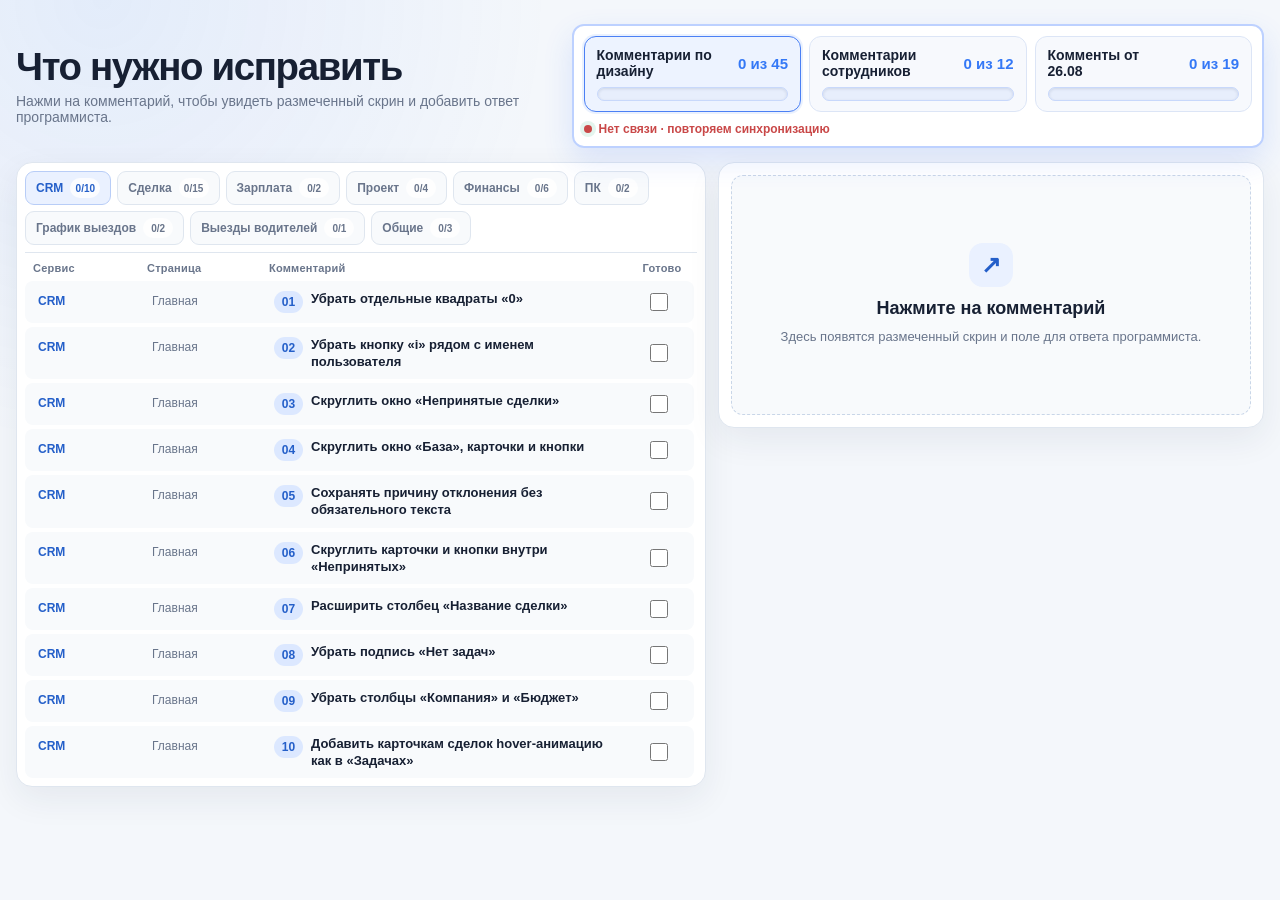
==== index.html @ b738c8ca "Replace August 26 tests with ERP feedback" ====
<!doctype html>
<html lang="ru">
<head>
  <meta charset="utf-8">
  <meta name="viewport" content="width=device-width, initial-scale=1">
  <meta name="description" content="Интерактивный список комментариев к дизайну CRM">
  <title>Комментарии к дизайну CRM</title>
  <style>
:root {
  color-scheme: light;
  --bg: #f4f7fb;
  --surface: #ffffff;
  --surface-soft: #f8fafc;
  --text: #172033;
  --muted: #69758b;
  --line: #dfe6ef;
  --blue: #3478f6;
  --blue-soft: #eaf1ff;
  --green: #12966f;
  --green-soft: #e8f8f2;
  --red: #e5484d;
  --shadow: 0 12px 34px rgba(24, 39, 75, 0.07);
  --radius-lg: 16px;
  --radius-md: 12px;
}

* {
  box-sizing: border-box;
}

html {
  background: var(--bg);
}

body {
  margin: 0;
  color: var(--text);
  background:
    radial-gradient(circle at 8% 0%, rgba(52, 120, 246, 0.09), transparent 28rem),
    var(--bg);
  font-family: Inter, ui-sans-serif, -apple-system, BlinkMacSystemFont, "Segoe UI", sans-serif;
}

button,
input,
textarea {
  font: inherit;
}

button {
  color: inherit;
}

.page-shell {
  width: min(1720px, calc(100% - 32px));
  margin: 0 auto;
  padding: 24px 0 28px;
}

.page-header {
  display: flex;
  align-items: center;
  justify-content: space-between;
  gap: 32px;
  margin-bottom: 14px;
}

h1,
h2,
p {
  margin-top: 0;
}

h1 {
  margin-bottom: 5px;
  font-size: clamp(27px, 3vw, 40px);
  line-height: 1.05;
  letter-spacing: -0.035em;
}

h2 {
  margin-bottom: 0;
  font-size: 18px;
  line-height: 1.3;
}

.subtitle {
  margin-bottom: 0;
  color: var(--muted);
  font-size: 14px;
}

.progress-card {
  width: min(840px, 62vw);
  min-width: 620px;
  padding: 10px;
  border: 2px solid #bdd1ff;
  border-radius: var(--radius-md);
  background: rgba(255, 255, 255, 0.96);
  box-shadow: 0 12px 30px rgba(47, 109, 246, 0.14);
  backdrop-filter: blur(12px);
}

.collection-tabs {
  display: grid;
  grid-template-columns: repeat(3, minmax(0, 1fr));
  gap: 8px;
}

.collection-tab {
  display: grid;
  gap: 8px;
  padding: 10px 12px;
  border: 1px solid #dce5f6;
  border-radius: 12px;
  background: #f7f9fd;
  cursor: pointer;
  text-align: left;
  transition: border-color 160ms ease, background 160ms ease, transform 160ms ease;
}

.collection-tab:hover {
  border-color: #9fbcfa;
  transform: translateY(-1px);
}

.collection-tab.is-active {
  border-color: #4b80f4;
  background: #edf3ff;
  box-shadow: 0 0 0 2px rgba(52, 120, 246, 0.1);
}

.collection-tab-row {
  display: flex;
  align-items: center;
  justify-content: space-between;
  gap: 14px;
}

.collection-tab-title {
  color: var(--text);
  font-size: 14px;
  font-weight: 800;
}

.collection-tab strong {
  white-space: nowrap;
  color: var(--blue);
  font-size: 15px;
}

.sync-status {
  display: flex;
  align-items: center;
  gap: 7px;
  margin-top: 10px;
  color: #16845b;
  font-size: 12px;
  font-weight: 750;
}

.sync-status::before {
  width: 8px;
  height: 8px;
  border-radius: 50%;
  background: currentColor;
  box-shadow: 0 0 0 4px rgba(35, 175, 116, 0.12);
  content: "";
}

.sync-status.is-saving {
  color: #b7790b;
}

.sync-status.is-offline {
  color: #c94848;
}

.progress-track {
  height: 14px;
  overflow: hidden;
  border: 1px solid #c8d8fb;
  border-radius: 999px;
  background: #e7eefc;
  box-shadow: inset 0 1px 3px rgba(24, 39, 75, 0.12);
}

.progress-track span {
  display: block;
  width: 0;
  height: 100%;
  border-radius: inherit;
  background: linear-gradient(90deg, #2463eb, #55a0ff);
  box-shadow: 0 0 10px rgba(47, 109, 246, 0.4);
  transition: width 180ms ease;
}

.issue-main:focus-visible,
.service-tab:focus-visible,
.collection-tab:focus-visible,
.close-button:focus-visible,
.image-button:focus-visible,
.programmer-comment-input:focus-visible,
.programmer-comment-save:focus-visible {
  outline: 3px solid rgba(52, 120, 246, 0.35);
  outline-offset: 2px;
}

.workspace {
  display: grid;
  grid-template-columns: minmax(690px, 0.98fr) minmax(0, 1.42fr);
  gap: 12px;
  align-items: start;
}

.issues-panel,
.preview-panel {
  border: 1px solid var(--line);
  border-radius: var(--radius-lg);
  background: var(--surface);
  box-shadow: var(--shadow);
}

.issues-panel {
  max-height: calc(100vh - 128px);
  padding: 8px;
  overflow: hidden;
}

.service-tabs {
  display: flex;
  flex-wrap: wrap;
  gap: 6px;
  margin: 0 0 8px;
  padding: 0 0 7px;
  border-bottom: 1px solid var(--line);
}

.service-tab {
  display: inline-flex;
  flex: 0 0 auto;
  align-items: center;
  gap: 7px;
  min-height: 32px;
  padding: 6px 10px;
  border: 1px solid var(--line);
  border-radius: 9px;
  cursor: pointer;
  color: var(--muted);
  background: var(--surface-soft);
  font-size: 12px;
  font-weight: 750;
  transition: border-color 160ms ease, color 160ms ease, background 160ms ease;
}

.service-tab:hover,
.service-tab.is-active {
  border-color: #b8cdf7;
  color: #245fc9;
  background: var(--blue-soft);
}

.service-tab-count {
  display: inline-flex;
  min-width: 30px;
  min-height: 20px;
  align-items: center;
  justify-content: center;
  padding: 1px 5px;
  border-radius: 999px;
  color: inherit;
  background: rgba(255, 255, 255, 0.82);
  font-size: 10px;
}

.issues-columns {
  display: grid;
  grid-template-columns: 108px 116px minmax(0, 1fr) 54px;
  gap: 6px;
  padding: 1px 8px 7px;
  color: var(--muted);
  font-size: 11px;
  font-weight: 700;
  letter-spacing: 0.02em;
}

.issues-columns span:last-child {
  text-align: center;
}

.issue-number {
  display: inline-flex;
  align-items: center;
  justify-content: center;
  border-radius: 999px;
  font-size: 12px;
  font-weight: 800;
}

.issues-list {
  display: grid;
  align-content: start;
  gap: 4px;
  max-height: calc(100vh - 230px);
  margin: 0;
  padding: 0 3px 0 0;
  overflow: auto;
  scrollbar-color: #cbd5e1 transparent;
  scrollbar-width: thin;
  list-style: none;
}

.issue-item {
  display: grid;
  grid-template-columns: 108px 116px minmax(0, 1fr) 54px;
  align-items: start;
  gap: 6px;
  min-height: 42px;
  padding: 4px 7px;
  border: 1px solid transparent;
  border-radius: 8px;
  background: var(--surface-soft);
  transition: border-color 160ms ease, background 160ms ease, opacity 160ms ease;
}

.issue-item:hover,
.issue-item.is-active {
  border-color: #b8cdf7;
  background: var(--blue-soft);
}

.issue-item.is-done {
  border-color: #8fd8c0;
  background: var(--green-soft);
}

.issue-checkbox {
  width: 18px;
  height: 18px;
  margin: 0;
  cursor: pointer;
  accent-color: var(--green);
  justify-self: center;
  align-self: center;
}

.issue-service,
.issue-page {
  overflow-wrap: anywhere;
  padding-left: 5px;
  padding-top: 8px;
  color: var(--muted);
  font-size: 12px;
  line-height: 1.25;
  white-space: normal;
}

.issue-service {
  color: #245fc9;
  font-weight: 750;
}

.issue-main {
  display: grid;
  grid-template-columns: auto minmax(0, 1fr);
  align-items: start;
  gap: 8px;
  width: 100%;
  padding: 4px 5px;
  border: 0;
  border-radius: 9px;
  cursor: pointer;
  text-align: left;
  background: transparent;
}

.issue-main .issue-number {
  min-width: 29px;
  min-height: 22px;
  color: #245fc9;
  background: #dce8ff;
  margin-top: 1px;
}

.issue-title {
  overflow-wrap: anywhere;
  font-size: 13px;
  font-weight: 650;
  line-height: 1.32;
  white-space: normal;
}

.issue-item.is-done .issue-title {
  color: #087352;
  text-decoration: line-through;
  text-decoration-thickness: 1.5px;
}

.issue-item.is-done .issue-service,
.issue-item.is-done .issue-page {
  color: #087352;
  text-decoration: line-through;
}

.issue-item.is-done .issue-number {
  color: #087352;
  background: #c9f0e2;
  text-decoration: line-through;
}

.preview-panel {
  padding: 12px;
}

.preview-empty {
  display: grid;
  min-height: 240px;
  place-items: center;
  padding: 32px;
  border: 1px dashed #c9d6e8;
  border-radius: var(--radius-md);
  color: var(--muted);
  background: var(--surface-soft);
  text-align: center;
}

.preview-empty-mark {
  display: inline-flex;
  width: 44px;
  height: 44px;
  align-items: center;
  justify-content: center;
  margin-bottom: 10px;
  border-radius: 14px;
  color: #245fc9;
  background: var(--blue-soft);
  font-size: 24px;
  font-weight: 800;
}

.preview-empty h2 {
  color: var(--text);
}

.preview-empty p {
  max-width: 430px;
  margin: 7px 0 0;
  font-size: 13px;
  line-height: 1.45;
}

.preview-heading {
  display: flex;
  align-items: center;
  justify-content: space-between;
  gap: 16px;
  flex: 0 0 auto;
  min-height: 30px;
}

.preview-heading > div {
  display: flex;
  align-items: flex-start;
  gap: 10px;
}

.preview-copy {
  min-width: 0;
}

.preview-meta {
  display: block;
  margin: -1px 0 2px;
  color: var(--muted);
  font-size: 11px;
  font-weight: 750;
}

.preview-note {
  display: inline-block;
  margin: 6px 0 0;
  padding: 5px 8px;
  border-radius: 8px;
  color: #8a5300;
  background: #fff4cf;
  font-size: 12px;
  font-weight: 700;
}

.preview-heading .issue-number {
  min-width: 34px;
  min-height: 24px;
  color: #245fc9;
  background: var(--blue-soft);
}

.image-button {
  position: relative;
  display: flex;
  width: 100%;
  align-items: flex-start;
  justify-content: flex-start;
  margin-top: 10px;
  padding: 0;
  overflow: hidden;
  border: 1px solid var(--line);
  border-radius: var(--radius-md);
  cursor: zoom-in;
  background: var(--surface-soft);
}

.image-button img {
  display: block;
  width: 100%;
  height: auto;
  max-height: calc(100vh - 180px);
  object-fit: contain;
}

.image-button.is-placeholder {
  min-height: 260px;
  align-items: center;
  justify-content: center;
  cursor: default;
  background: linear-gradient(145deg, #f7f9fd, #edf3ff);
}

.image-button.is-placeholder::before {
  content: "Комментарий без скриншота";
  color: var(--text);
  font-size: 22px;
  font-weight: 800;
}

.image-button.is-placeholder::after {
  content: "Скриншот не приложен";
  position: absolute;
  top: calc(50% + 24px);
  color: var(--muted);
  font-size: 13px;
  font-weight: 650;
}

.image-button.is-placeholder img,
.image-button.is-placeholder .zoom-hint {
  display: none;
}

.zoom-hint {
  position: absolute;
  right: 12px;
  bottom: 12px;
  padding: 7px 10px;
  border-radius: 999px;
  color: #fff;
  background: rgba(23, 32, 51, 0.78);
  font-size: 12px;
  font-weight: 700;
  opacity: 0;
  transform: translateY(4px);
  transition: opacity 160ms ease, transform 160ms ease;
}

.image-button:hover .zoom-hint,
.image-button:focus-visible .zoom-hint {
  opacity: 1;
  transform: translateY(0);
}

.programmer-comment {
  margin-top: 10px;
  padding: 12px;
  border: 1px solid #cbdaf8;
  border-radius: var(--radius-md);
  background: #f6f9ff;
}

.programmer-comment-heading,
.programmer-comment-footer {
  display: flex;
  align-items: center;
  justify-content: space-between;
  gap: 12px;
}

.programmer-comment-heading strong {
  font-size: 14px;
}

.programmer-comment-caption,
.programmer-comment-status {
  color: var(--muted);
  font-size: 11px;
  font-weight: 700;
}

.programmer-comment-status.is-saving {
  color: #a66b00;
}

.programmer-comment-status.is-saved {
  color: #087352;
}

.programmer-comment-status.is-error {
  color: #c94848;
}

.programmer-comment-input {
  display: block;
  width: 100%;
  min-height: 86px;
  margin: 9px 0;
  padding: 10px 12px;
  resize: vertical;
  border: 1px solid #cbd5e1;
  border-radius: 10px;
  color: var(--text);
  background: var(--surface);
  line-height: 1.45;
}

.programmer-comment-input::placeholder {
  color: #98a3b6;
}

.programmer-comment-save {
  min-height: 34px;
  padding: 7px 14px;
  border: 0;
  border-radius: 9px;
  cursor: pointer;
  color: #fff;
  background: var(--blue);
  font-size: 12px;
  font-weight: 800;
  box-shadow: 0 6px 16px rgba(52, 120, 246, 0.2);
}

.programmer-comment-save:disabled {
  cursor: wait;
  opacity: 0.62;
}

.empty-state {
  padding: 32px 10px;
  color: var(--muted);
  text-align: center;
}

.image-dialog {
  width: min(94vw, 1440px);
  max-height: 92vh;
  padding: 14px;
  border: 0;
  border-radius: 18px;
  color: var(--text);
  background: var(--surface);
  box-shadow: 0 30px 90px rgba(11, 21, 40, 0.35);
}

.image-dialog::backdrop {
  background: rgba(10, 18, 31, 0.78);
  backdrop-filter: blur(5px);
}

.dialog-toolbar {
  display: flex;
  align-items: center;
  justify-content: space-between;
  gap: 20px;
  padding: 2px 4px 12px;
}

.close-button {
  width: 38px;
  height: 38px;
  border: 0;
  border-radius: 10px;
  cursor: pointer;
  color: var(--text);
  background: var(--surface-soft);
  font-size: 26px;
  line-height: 1;
}

.image-dialog img {
  display: block;
  max-width: 100%;
  max-height: calc(92vh - 78px);
  margin: 0 auto;
}

.sr-only {
  position: absolute;
  width: 1px;
  height: 1px;
  padding: 0;
  margin: -1px;
  overflow: hidden;
  clip: rect(0, 0, 0, 0);
  white-space: nowrap;
  border: 0;
}

[hidden] {
  display: none !important;
}

@media (max-width: 1050px) {
  .page-header {
    align-items: stretch;
    flex-direction: column;
  }

  .progress-card {
    width: 100%;
    min-width: 0;
  }

  .workspace {
    grid-template-columns: 1fr;
  }

  .issues-panel {
    max-height: none;
  }

  .issues-list {
    max-height: 45vh;
  }

  .preview-panel {
    min-height: 0;
  }

  .preview-empty {
    min-height: 180px;
  }
}

@media (max-width: 640px) {
  .page-shell {
    width: min(100% - 24px, 1440px);
    padding-top: 24px;
  }

  .issues-columns,
  .issue-item {
    grid-template-columns: 72px 82px minmax(0, 1fr) 40px;
  }

  .preview-heading {
    align-items: flex-start;
  }

  .preview-heading > div {
    align-items: flex-start;
  }

  .collection-tabs {
    grid-template-columns: 1fr;
  }

  .programmer-comment-heading,
  .programmer-comment-footer {
    align-items: flex-start;
    flex-direction: column;
  }

}

@media (prefers-reduced-motion: reduce) {
  *,
  *::before,
  *::after {
    scroll-behavior: auto !important;
    transition-duration: 0.01ms !important;
  }
}

</style>
</head>
<body>
  <main class="page-shell">
    <header class="page-header">
      <div>
        <h1>Что нужно исправить</h1>
        <p class="subtitle">Нажми на комментарий, чтобы увидеть размеченный скрин и добавить ответ программиста.</p>
      </div>

      <section class="progress-card" aria-label="Разделы комментариев и прогресс">
        <nav id="collection-tabs" class="collection-tabs" aria-label="Разделы комментариев">
          <button type="button" class="collection-tab is-active" data-collection="design" aria-pressed="true">
            <span class="collection-tab-row">
              <span class="collection-tab-title">Комментарии по дизайну</span>
              <strong id="design-progress-count">0 из 45</strong>
            </span>
            <span id="design-progress-track" class="progress-track" role="progressbar" aria-valuemin="0" aria-valuemax="45" aria-valuenow="0" aria-label="Прогресс комментариев по дизайну">
              <span id="design-progress-bar"></span>
            </span>
          </button>
          <button type="button" class="collection-tab" data-collection="employees" aria-pressed="false">
            <span class="collection-tab-row">
              <span class="collection-tab-title">Комментарии сотрудников</span>
              <strong id="employee-progress-count">0 из 12</strong>
            </span>
            <span id="employee-progress-track" class="progress-track" role="progressbar" aria-valuemin="0" aria-valuemax="12" aria-valuenow="0" aria-label="Прогресс комментариев сотрудников">
              <span id="employee-progress-bar"></span>
            </span>
          </button>
          <button type="button" class="collection-tab" data-collection="august26" aria-pressed="false">
            <span class="collection-tab-row">
              <span class="collection-tab-title">Комменты от 26.08</span>
              <strong id="august26-progress-count">0 из 12</strong>
            </span>
            <span id="august26-progress-track" class="progress-track" role="progressbar" aria-valuemin="0" aria-valuemax="12" aria-valuenow="0" aria-label="Прогресс комментариев от 26.08">
              <span id="august26-progress-bar"></span>
            </span>
          </button>
        </nav>
        <div id="sync-status" class="sync-status is-saving" role="status" aria-live="polite">Подключаем общие галочки…</div>
      </section>
    </header>

    <div class="workspace">
      <section class="issues-panel" aria-label="Комментарии">
        <nav id="service-tabs" class="service-tabs" aria-label="Сервисы"></nav>
        <div class="issues-columns" aria-hidden="true">
          <span>Сервис</span>
          <span>Страница</span>
          <span>Комментарий</span>
          <span>Готово</span>
        </div>
        <ol id="issues-list" class="issues-list"></ol>
        <p id="empty-state" class="empty-state" hidden>Ничего не найдено.</p>
      </section>

      <section id="preview-panel" class="preview-panel" aria-live="polite">
        <div id="preview-empty" class="preview-empty">
          <div>
            <span class="preview-empty-mark" aria-hidden="true">↗</span>
            <h2>Нажмите на комментарий</h2>
            <p>Здесь появятся размеченный скрин и поле для ответа программиста.</p>
          </div>
        </div>

        <div id="preview-content" hidden>
        <div class="preview-heading">
          <div>
            <span id="preview-number" class="issue-number">01</span>
            <div class="preview-copy">
              <span id="preview-meta" class="preview-meta">CRM · Главная</span>
              <h2 id="preview-title">Убрать отдельные квадраты «0»</h2>
              <p id="preview-note" class="preview-note" hidden></p>
            </div>
          </div>
        </div>

        <button id="preview-image-button" class="image-button" type="button" aria-label="Открыть скриншот крупно">
          <img id="preview-image" src="[data-uri]" alt="Красными рамками отмечены отдельные квадратные счётчики со значением ноль">
          <span class="zoom-hint">Нажми, чтобы увеличить</span>
        </button>

        <section class="programmer-comment" aria-labelledby="programmer-comment-title">
          <div class="programmer-comment-heading">
            <strong id="programmer-comment-title">Комментарий программиста</strong>
            <span class="programmer-comment-caption">Виден всем участникам</span>
          </div>
          <textarea
            id="programmer-comment-input"
            class="programmer-comment-input"
            rows="4"
            maxlength="2000"
            placeholder="Напишите ответ, уточнение или статус по этому пункту"
          ></textarea>
          <div class="programmer-comment-footer">
            <span id="programmer-comment-status" class="programmer-comment-status" role="status" aria-live="polite">
              Комментарий пока не добавлен
            </span>
            <button id="programmer-comment-save" class="programmer-comment-save" type="button">
              Сохранить комментарий
            </button>
          </div>
        </section>
        </div>
      </section>
    </div>
  </main>

  <dialog id="image-dialog" class="image-dialog">
    <div class="dialog-toolbar">
      <strong id="dialog-title">Скриншот</strong>
      <button id="dialog-close" type="button" class="close-button" aria-label="Закрыть">×</button>
    </div>
    <img id="dialog-image" alt="">
  </dialog>

  <script>
const issues = [
  {
    id: "remove-zero-badges",
    number: "01",
    service: "CRM",
    page: "Главная",
    title: "Убрать отдельные квадраты «0»",
    image: "[data-uri]",
    alt: "Красными рамками отмечены отдельные квадратные счётчики со значением ноль",
  },
  {
    id: "remove-info-button",
    number: "02",
    service: "CRM",
    page: "Главная",
    title: "Убрать кнопку «i» рядом с именем пользователя",
    image: "[data-uri]",
    alt: "Красной рамкой и стрелкой отмечена кнопка i рядом с именем пользователя",
  },
  {
    id: "round-unaccepted-modal",
    number: "03",
    service: "CRM",
    page: "Главная",
    title: "Скруглить окно «Непринятые сделки»",
    image: "[data-uri]",
    alt: "Красной рамкой отмечена внешняя граница окна Непринятые сделки",
  },
  {
    id: "round-base-ui",
    number: "04",
    service: "CRM",
    page: "Главная",
    title: "Скруглить окно «База», карточки и кнопки",
    image: "[data-uri]",
    alt: "Красными рамками и стрелками отмечены окно База, карточка и кнопки",
  },
  {
    id: "rejection-reason",
    number: "05",
    service: "CRM",
    page: "Главная",
    title: "Сохранять причину отклонения без обязательного текста",
    image: "[data-uri]",
    alt: "Отмечена форма сохранения причины отклонения",
  },
  {
    id: "round-unaccepted-items",
    number: "06",
    service: "CRM",
    page: "Главная",
    title: "Скруглить карточки и кнопки внутри «Непринятых»",
    image: "[data-uri]",
    alt: "Отмечены карточки и кнопки внутри окна Непринятые сделки",
  },
  {
    id: "widen-deal-name",
    number: "07",
    service: "CRM",
    page: "Главная",
    title: "Расширить столбец «Название сделки»",
    image: "[data-uri]",
    alt: "Отмечен столбец Название сделки",
  },
  {
    id: "remove-no-tasks",
    number: "08",
    service: "CRM",
    page: "Главная",
    title: "Убрать подпись «Нет задач»",
    image: "[data-uri]",
    alt: "Отмечены подписи Нет задач",
  },
  {
    id: "remove-company-budget",
    number: "09",
    service: "CRM",
    page: "Главная",
    title: "Убрать столбцы «Компания» и «Бюджет»",
    image: "[data-uri]",
    alt: "Отмечены столбцы Компания и Бюджет",
  },
  {
    id: "deal-card-hover",
    number: "10",
    service: "CRM",
    page: "Главная",
    title: "Добавить карточкам сделок hover-анимацию как в «Задачах»",
    image: "[data-uri]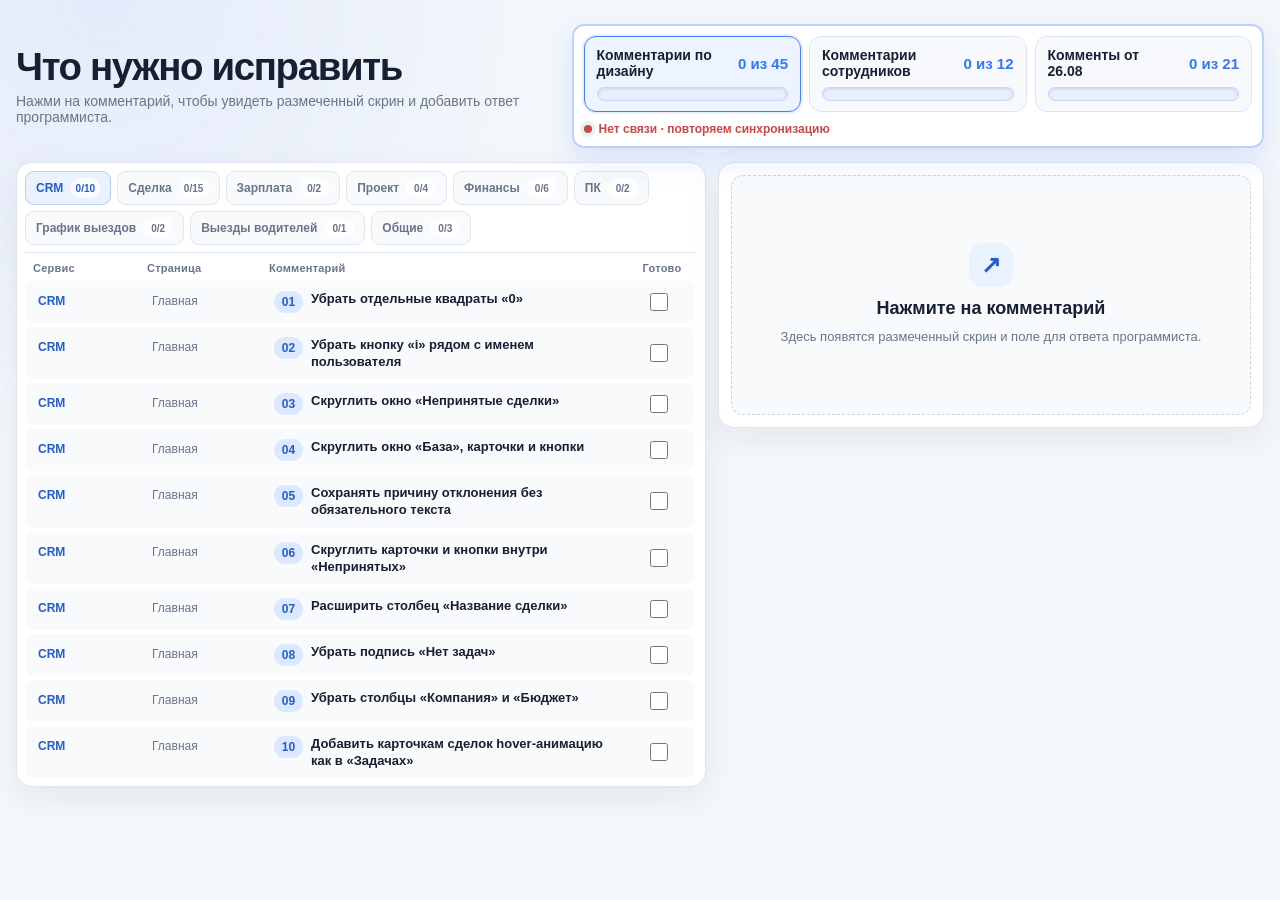
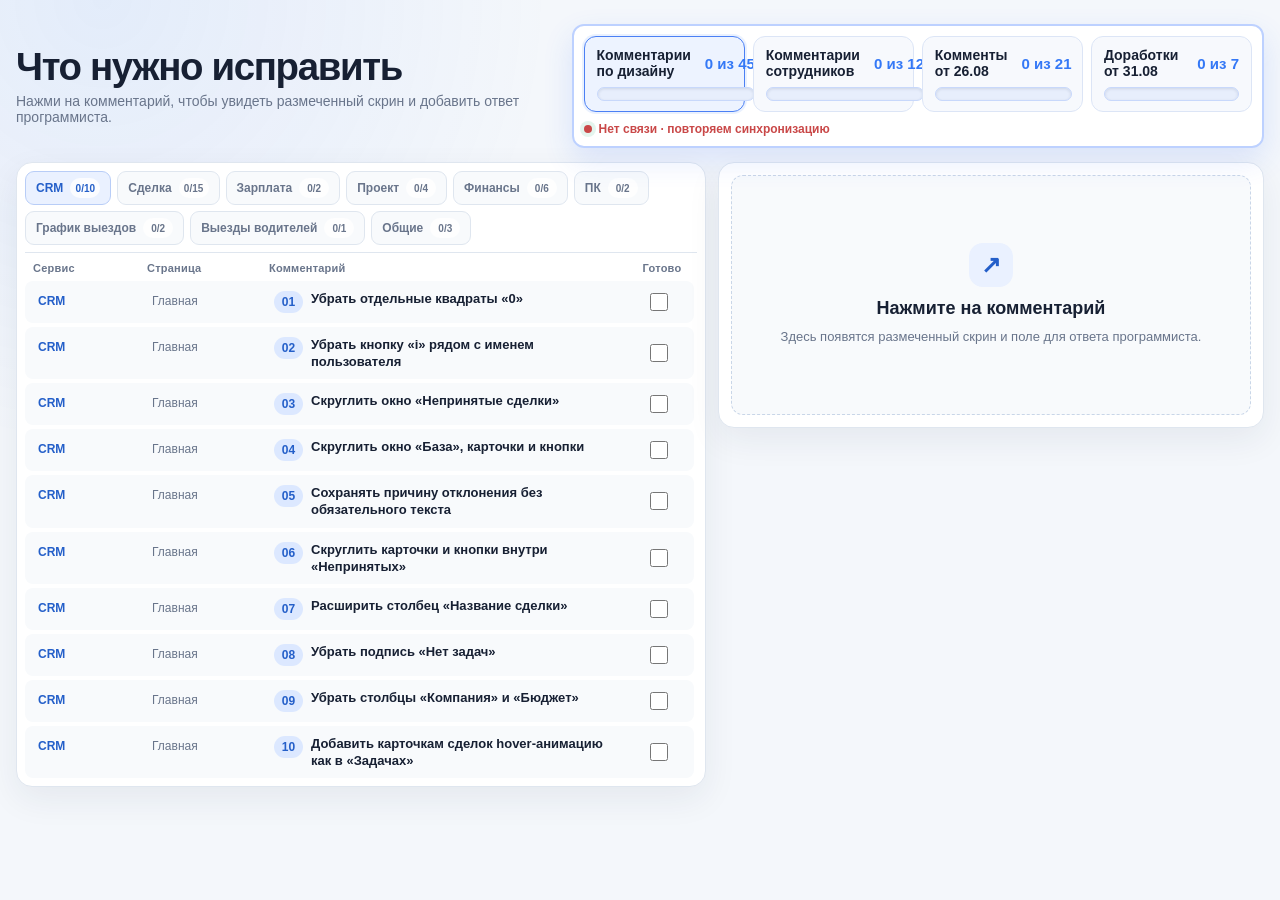
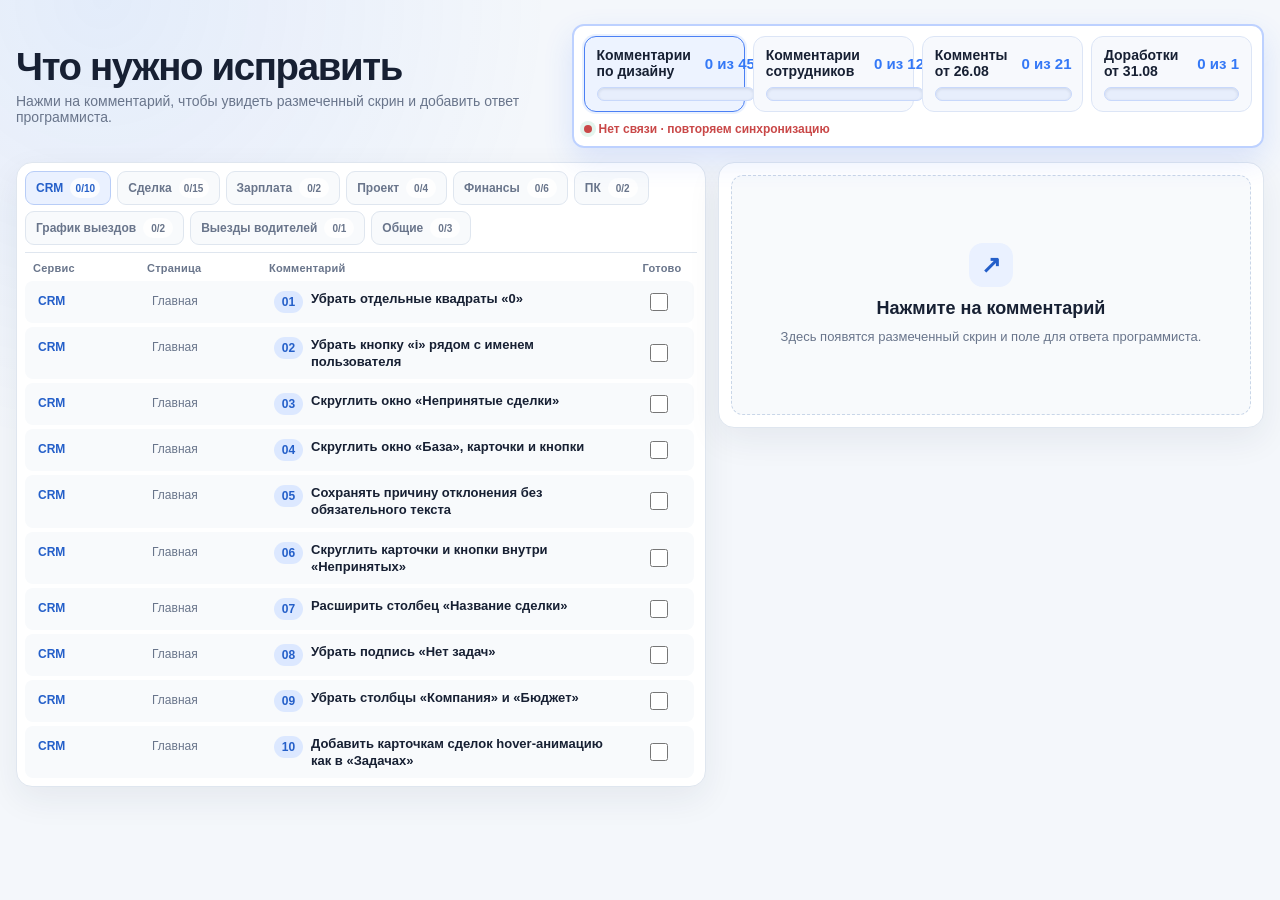
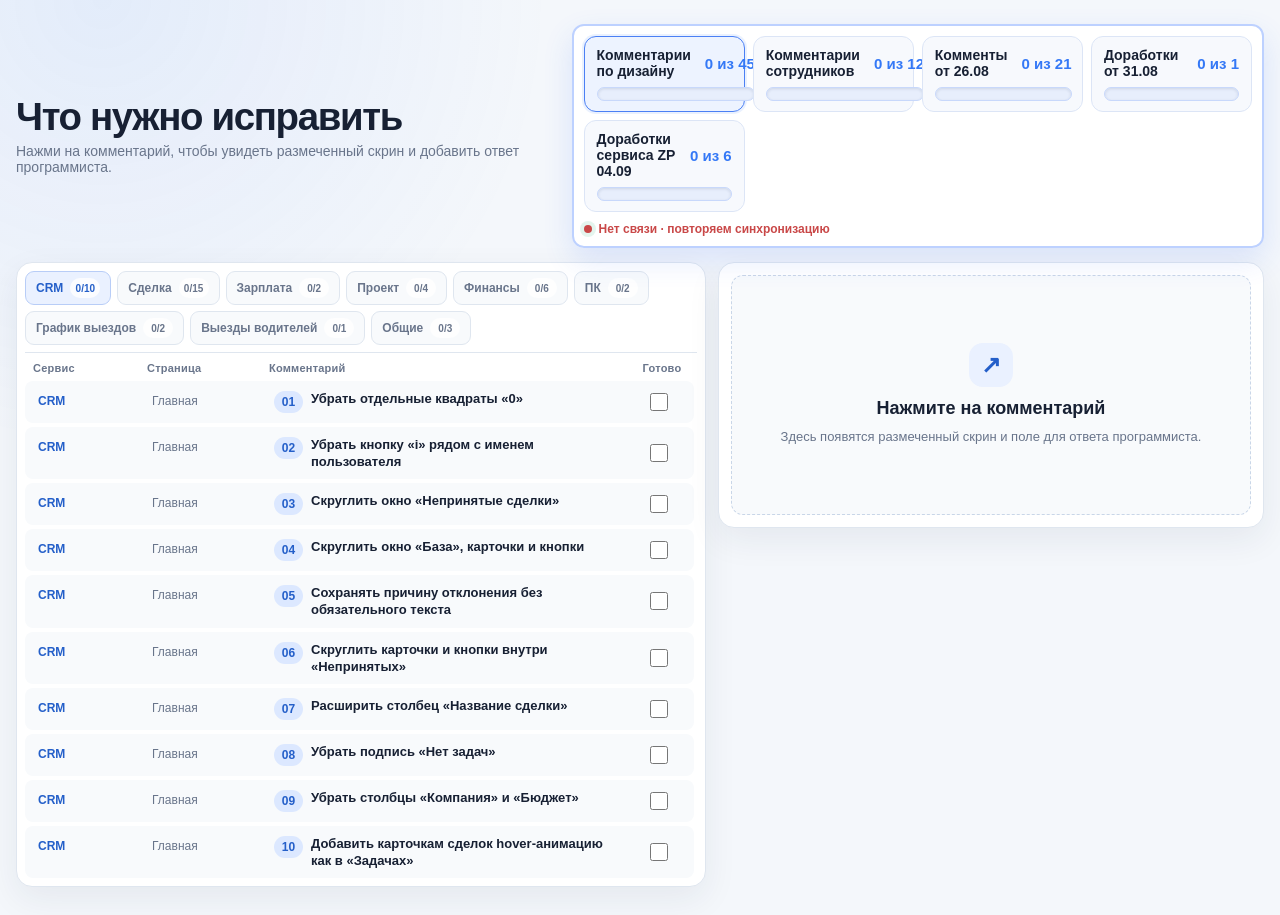
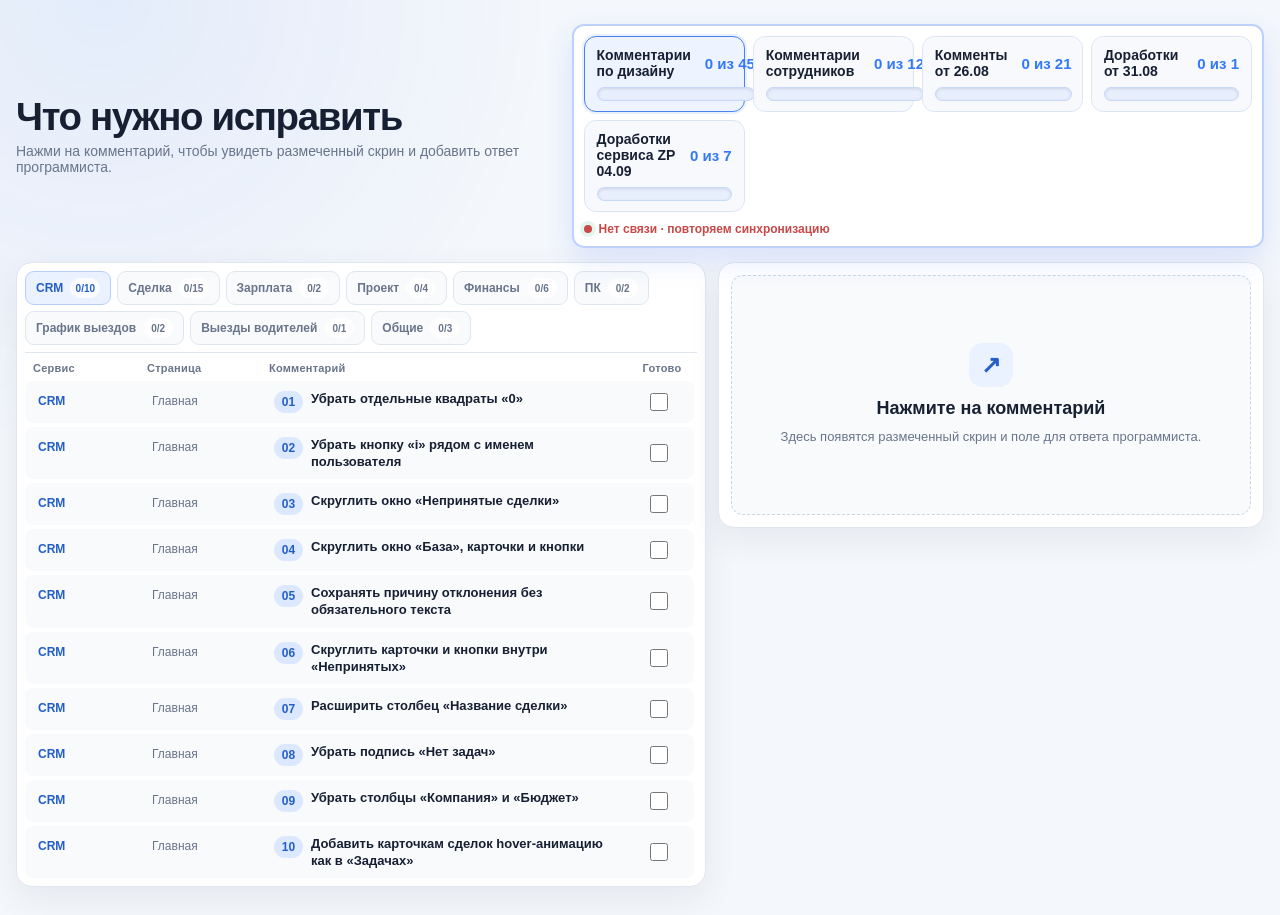
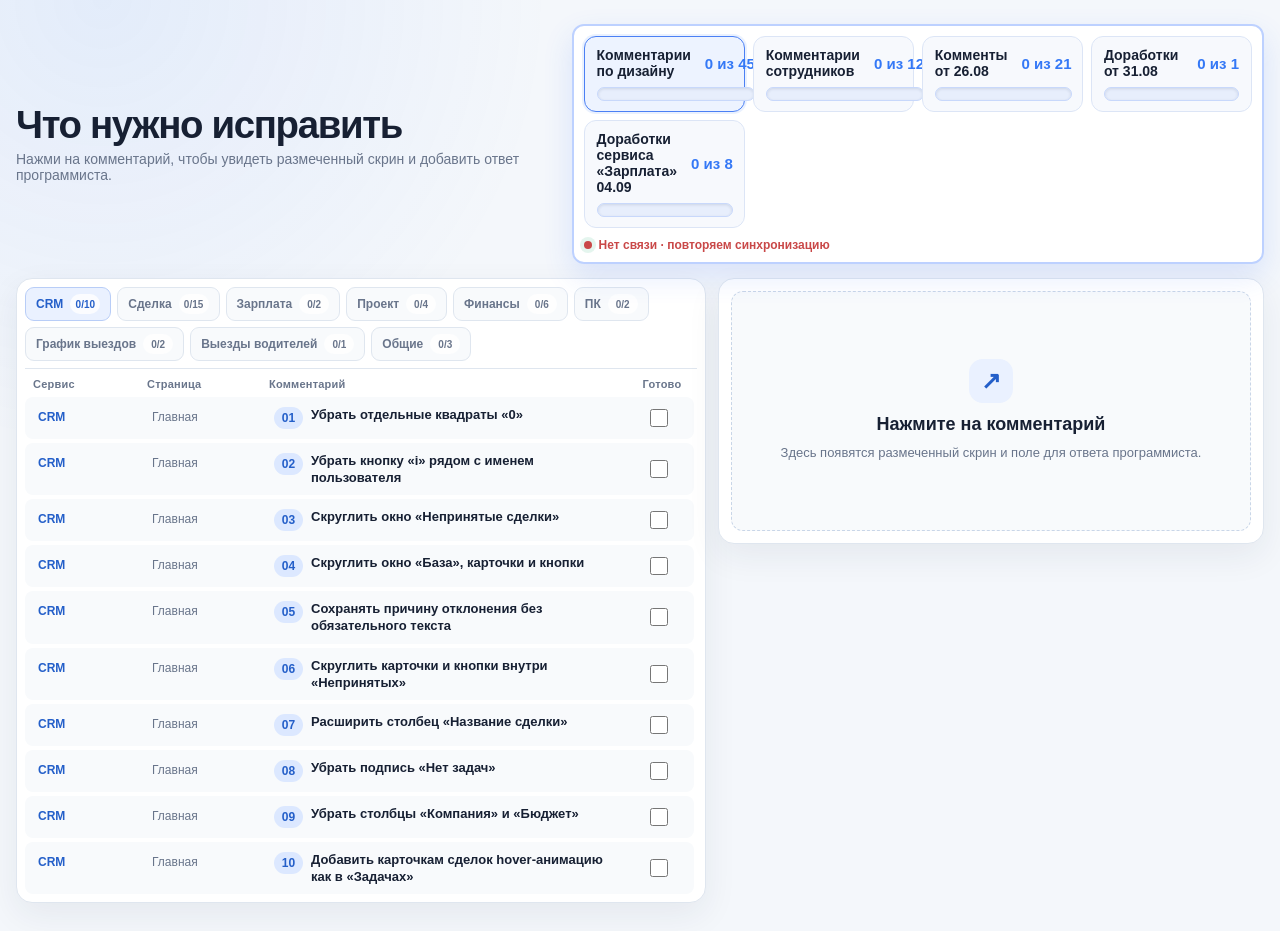
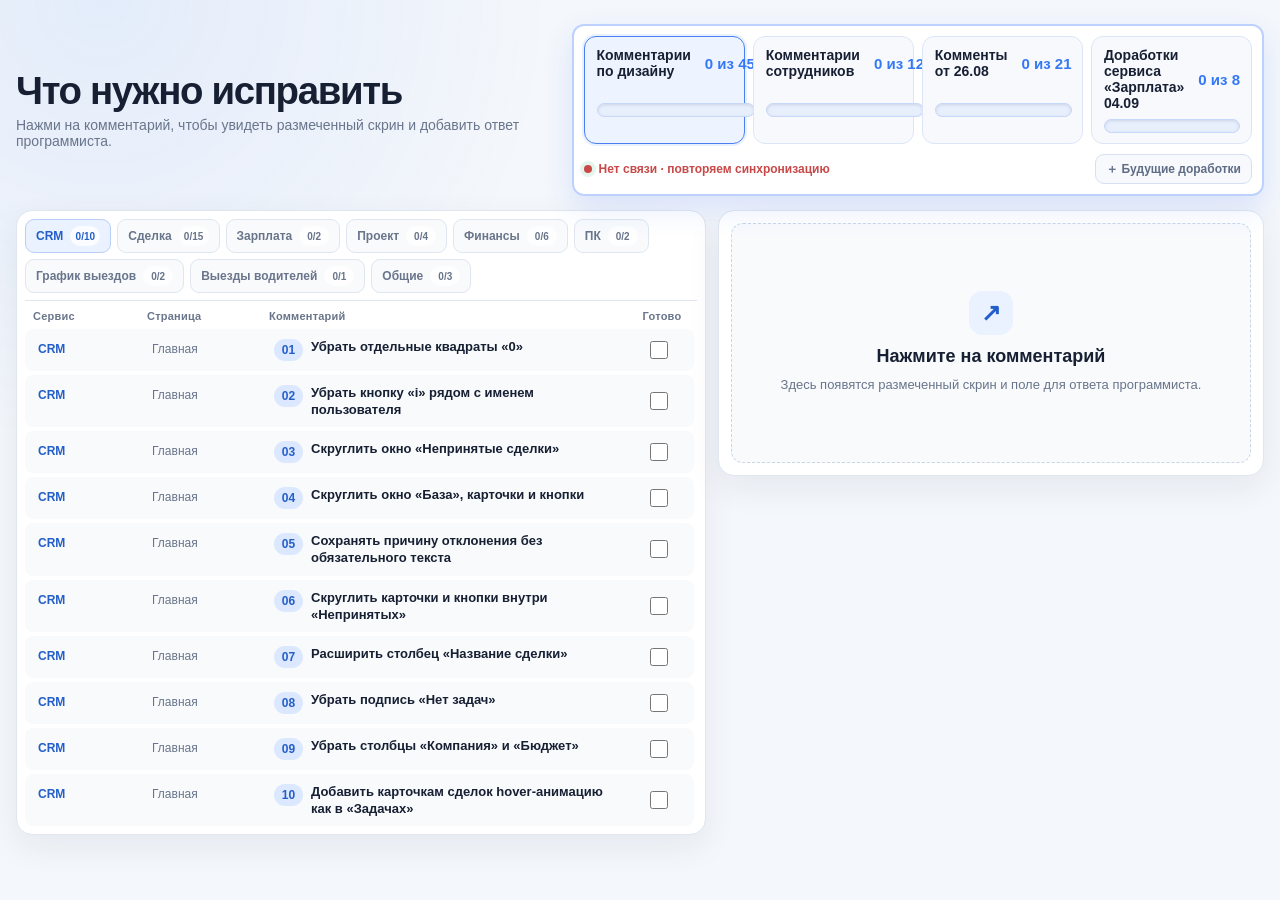
